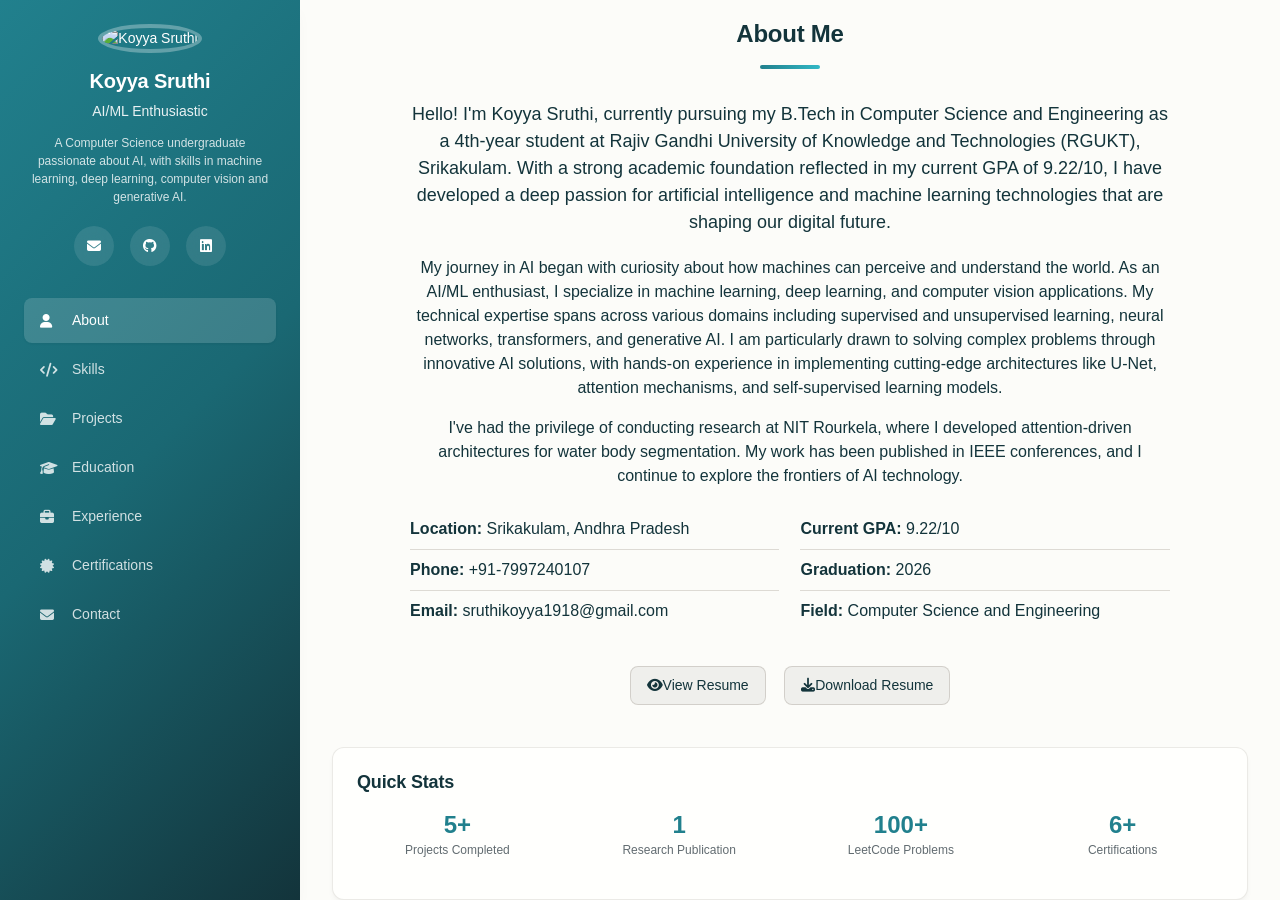
==== index.html @ 957d9722 "Update index.html" ====
<!DOCTYPE html>
<html lang="en">
<head>
    <meta charset="UTF-8">
    <meta name="viewport" content="width=device-width, initial-scale=1.0">
    <title>Koyya Sruthi - AI/ML Engineer & Computer Vision Specialist</title>
    <link href="https://cdnjs.cloudflare.com/ajax/libs/bootstrap/5.3.0/css/bootstrap.min.css" rel="stylesheet">
    <link href="https://cdnjs.cloudflare.com/ajax/libs/font-awesome/6.4.0/css/all.min.css" rel="stylesheet">
    <link rel="stylesheet" href="style.css">
</head>
<body>
    <button class="mobile-nav-toggle" aria-label="Toggle Navigation">
      <i class="fas fa-bars"></i>
    </button>

    <!-- Sidebar Navigation -->
    <div class="sidebar">
        <div class="profile-section">
            <div class="profile-image">
                <img src="https://drive.google.com/file/d/1cd3Lg7TPnarj5sCxlwE5Rb6IHak3FkIZ/view?usp=sharing" alt="Koyya Sruthi" class="profile-img">
            </div>
            <h3 class="profile-name">Koyya Sruthi</h3>
            <p class="profile-title">AI/ML Enthusiastic</p>
            <p class="profile-tagline">A Computer Science undergraduate passionate about AI, with skills in machine learning, deep learning, computer vision and generative AI.</p>
            
            <div class="social-links">
                <a href="mailto:sruthikoyya1918@gmail.com" target="_blank" title="Email">
                    <i class="fas fa-envelope"></i>
                </a>
                <a href="https://github.com/sruthikoyya" target="_blank" title="GitHub">
                    <i class="fab fa-github"></i>
                </a>
                <a href="https://www.linkedin.com/in/sruthi-koyya-a33371280" target="_blank" title="LinkedIn">
                    <i class="fab fa-linkedin"></i>
                </a>
            </div>
        </div>
        
        <nav class="nav-menu">
            <ul>
                <li><a href="#about" class="nav-link active" data-section="about">
                    <i class="fas fa-user"></i> About
                </a></li>
                <li><a href="#skills" class="nav-link" data-section="skills">
                    <i class="fas fa-code"></i> Skills
                </a></li>
                <li><a href="#projects" class="nav-link" data-section="projects">
                    <i class="fas fa-folder-open"></i> Projects
                </a></li>
                <li><a href="#education" class="nav-link" data-section="education">
                    <i class="fas fa-graduation-cap"></i> Education
                </a></li>
                <li><a href="#experience" class="nav-link" data-section="experience">
                    <i class="fas fa-briefcase"></i> Experience
                </a></li>
                <li><a href="#certifications" class="nav-link" data-section="certifications">
                    <i class="fas fa-certificate"></i> Certifications
                </a></li>
                <li><a href="#contact" class="nav-link" data-section="contact">
                    <i class="fas fa-envelope"></i> Contact
                </a></li>
            </ul>
        </nav>
    </div>

    <!-- Main Content -->
    <div class="main-content">
        <!-- About Section -->
<section id="about" class="content-section active">
    <div class="section-header text-center">
        <h2>About Me</h2>
        <div class="divider"></div>
    </div>
    <div class="row justify-content-center">
        <div class="col-md-10 text-center">
            <div class="about-content">
                <p class="lead">Hello! I'm Koyya Sruthi, currently pursuing my B.Tech in Computer Science and Engineering as a 4th-year student at Rajiv Gandhi University of Knowledge and Technologies (RGUKT), Srikakulam. With a strong academic foundation reflected in my current GPA of 9.22/10, I have developed a deep passion for artificial intelligence and machine learning technologies that are shaping our digital future.</p>
                        
                        <p>My journey in AI began with curiosity about how machines can perceive and understand the world. As an AI/ML enthusiast, I specialize in machine learning, deep learning, and computer vision applications. My technical expertise spans across various domains including supervised and unsupervised learning, neural networks, transformers, and generative AI. I am particularly drawn to solving complex problems through innovative AI solutions, with hands-on experience in implementing cutting-edge architectures like U-Net, attention mechanisms, and self-supervised learning models.</p>
                        
                        <p>I've had the privilege of conducting research at NIT Rourkela, where I developed attention-driven architectures for water body segmentation. My work has been published in IEEE conferences, and I continue to explore the frontiers of AI technology.</p>

                <div class="row mt-4">
                    <div class="col-md-6">
                        <ul class="info-list text-start">
                            <li><strong>Location:</strong> Srikakulam, Andhra Pradesh</li>
                            <li><strong>Phone:</strong> +91-7997240107</li>
                            <li><strong>Email:</strong> sruthikoyya1918@gmail.com</li>
                        </ul>
                    </div>
                    <div class="col-md-6">
                        <ul class="info-list text-start">
                            <li><strong>Current GPA:</strong> 9.22/10</li>
                            <li><strong>Graduation:</strong> 2026</li>
                            <li><strong>Field:</strong> Computer Science and Engineering</li>
                        </ul>
                    </div>
                </div>

                <!-- Resume Buttons -->
                <div class="resume-buttons mt-4">
                    <a href="https://drive.google.com/file/d/1ZoFB5hf_DdflSS2yL1yI-iFeuxNHYUi1/view?usp=sharing" target="_blank" class="btn btn--secondary mx-2">
                        <i class="fas fa-eye"></i> View Resume
                    </a>
                    <a href="https://drive.google.com/file/d/1ZoFB5hf_DdflSS2yL1yI-iFeuxNHYUi1/view?usp=sharing" download class="btn btn--secondary mx-2">
                        <i class="fas fa-download"></i> Download Resume
                    </a>
                </div>
            </div>
        </div>
    </div>

               <!-- Quick Stats Section -->
<div class="row mt-5">
    <div class="col-md-12">
        <div class="stats-card">
            <h4>Quick Stats</h4>
            <div class="row">
                <div class="col-md-3 col-sm-6">
                    <div class="stat-item">
                        <div class="stat-number">5+</div>
                        <div class="stat-label">Projects Completed</div>
                    </div>
                </div>
                <div class="col-md-3 col-sm-6">
                    <div class="stat-item">
                        <div class="stat-number">1</div>
                        <div class="stat-label">Research Publication</div>
                    </div>
                </div>
                <div class="col-md-3 col-sm-6">
                    <div class="stat-item">
                        <div class="stat-number">100+</div>
                        <div class="stat-label">LeetCode Problems</div>
                    </div>
                </div>
                <div class="col-md-3 col-sm-6">
                    <div class="stat-item">
                        <div class="stat-number">6+</div>
                        <div class="stat-label">Certifications</div>
                    </div>
                </div>
            </div>
        </div>
    </div>
</div>

        </section>

        <!-- Skills Section -->
        <section id="skills" class="content-section">
            <div class="section-header">
                <h2>Skills & Technologies</h2>
                <div class="divider"></div>
            </div>
            <div class="skills-grid">
                <div class="skill-category">
                    <h4><i class="fas fa-code"></i> Programming Languages</h4>
                    <div class="skill-items">
                        <span class="skill-tag">Python</span>
                        <span class="skill-tag">C Programming</span>
                        <span class="skill-tag">DSA (Problem Solving)</span>
                        <span class="skill-tag">LeetCode 100+ Problems</span>
                    </div>
                </div>
                
                <div class="skill-category">
                    <h4><i class="fas fa-brain"></i> Machine Learning</h4>
                    <div class="skill-items">
                        <span class="skill-tag">Supervised Learning</span>
                        <span class="skill-tag">Unsupervised Learning</span>
                        <span class="skill-tag">Self supervised Learning</span>
                        
                    </div>
                </div>
                
                <div class="skill-category">
                    <h4><i class="fas fa-network-wired"></i> Deep Learning</h4>
                    <div class="skill-items">
                        <span class="skill-tag">CNNs, RNNs, LSTMs,GRUs,GAN</span>
                        <span class="skill-tag">Transformers</span>
                        <span class="skill-tag">Generative AI</span>
                    </div>
                </div>
                
                <div class="skill-category">
                    <h4><i class="fas fa-eye"></i> Computer Vision</h4>
                    <div class="skill-items">
                        <span class="skill-tag">Image Processing</span>
                        <span class="skill-tag">Object Detection</span>
                        <span class="skill-tag">Image Classification</span>
                        <span class="skill-tag">Advanced architechtures (YOLO</span>
                    </div>
                </div>
                
                <div class="skill-category">
                    <h4><i class="fas fa-language"></i> NLP & LLMs</h4>
                    <div class="skill-items">
                        <span class="skill-tag">Tokenization</span>
                        <span class="skill-tag">Text Generation</span>
                        <span class="skill-tag">Sentiment Analysis</span>
                    </div>
                </div>
                
                <div class="skill-category">
                    <h4><i class="fas fa-tools"></i> Tools & Frameworks</h4>
                    <div class="skill-items">
                        <span class="skill-tag">PyTorch</span>
                        <span class="skill-tag">Keras</span>
                        <span class="skill-tag">Scikit-learn</span>
                        <span class="skill-tag">Pandas</span>
                        <span class="skill-tag">NumPy</span>
                        <span class="skill-tag">Matplotlib</span>
                        <span class="skill-tag">Git</span>
                        <span class="skill-tag">GitHub</span>
                        <span class="skill-tag">Hugging Face</span>
                        <span class="skill-tag">HTML</span>
                        <span class="skill-tag">CSS</span>
                        <span class="skill-tag">JavaScript</span>
                    </div>
                </div>
            </div>
        </section>

 <!-- Projects Section -->
<section id="projects" class="content-section">
    <div class="section-header">
        <h2>Projects</h2>
        <div class="divider"></div>
    </div>
    <div class="projects-grid">
        <div class="project-card">
            <div class="project-header">
                <h4>Vision Mate - Accessibility Assistant</h4>
                <span class="project-period">Aug 2024 – Sep 2024</span>
            </div>
            <div class="project-tech">
                <span class="tech-tag">DETR (Transformer)</span>
                <span class="tech-tag">OpenCV</span>
                <span class="tech-tag">Streamlit</span>
                <span class="tech-tag">KMeans</span>
            </div>
            <p class="project-description">Built an AI assistant that provides real-time spoken scene descriptions for visually impaired users. Used DETR for object detection and OpenCV for lighting and distance analysis.</p>
            <div class="project-links">
                <a href="https://github.com/sruthikoyya/Vision_Mate" class="btn btn-sm btn-outline-secondary" target="_blank"><i class="fab fa-github"></i> GitHub</a>
            </div>
        </div>
         <div class="project-card">
            <div class="project-header">
                <h4>Diabetic Retinopathy Detection using CNN</h4>
                <span class="project-period">Jan 2025 – Apr 2025</span>
            </div>
            <div class="project-tech">
                <span class="tech-tag">CNN</span>
                <span class="tech-tag">OpenCV</span>
                <span class="tech-tag">Deep Learning</span>
            </div>
            <p class="project-description">Developing a system for diabetic retinopathy detection using fundus imaging. Implementing image preprocessing, augmentation, and imbalance handling techniques.</p>
            <div class="project-links">
                <a href="https://github.com/sample-diabetic-retinopathy" class="btn btn-sm btn-outline-secondary" target="_blank"><i class="fab fa-github"></i> GitHub</a>
            </div>
        </div>
        
               <div class="project-card">
            <div class="project-header">
                <h4>Attention-Driven U-Net for Water Body Segmentation</h4>
                <span class="project-period">May 2025 – July 2025</span>
            </div>
            <div class="project-tech">
                <span class="tech-tag">PyTorch</span>
                <span class="tech-tag">U-Net</span>
                <span class="tech-tag">Attention Mechanisms</span>
            </div>
            <p class="project-description">Enhanced U-Net architecture with Residual Blocks, Dual Attention Block (DAB) at skip connections, and Multi-Scale Fusion Block (MSFB). Achieved 81.29% IoU and 89.68% F1-score on Sentinel-2 satellite imagery.</p>
            <div class="project-links">
                <a href="https://github.com/sruthikoyya/Water-body-segmentation" class="btn btn-sm btn-outline-secondary" target="_blank"><i class="fab fa-github"></i> GitHub</a>
            </div>
        </div>
        
        <div class="project-card">
            <div class="project-header">
                <h4>Telugu Palm Leaf Image Binarization</h4>
                <span class="project-period">July 2025 – Aug 2025</span>
            </div>
            <div class="project-tech">
                <span class="tech-tag">ResUNetCSDA</span>
                <span class="tech-tag">Channel and Spatial Attention</span>
            </div>
            <p class="project-description">Telugu palm leaf manuscript binarization using ResUNetCSDA with Channel and Spatial Attention (CSDA) in skip connections. Achieved 97.74 F-measure.</p>
            <div class="project-links">
                <a href="https://github.com/sample-palm-leaf-binarization" class="btn btn-sm btn-outline-secondary" target="_blank"><i class="fab fa-github"></i> GitHub</a>
            </div>
        </div>
        
        <div class="project-card">
            <div class="project-header">
                <h4>Palm Leaf Manuscript Segmentation using Self-Supervised Learning</h4>
                <span class="project-period">Aug 2025 – Currently Working</span>
            </div>
            <div class="project-tech">
                <span class="tech-tag">Self-Supervised Learning</span>
                <span class="tech-tag">Barlow Twins</span>
                <span class="tech-tag">PCA</span>
            </div>
            <p class="project-description">Extracting meaningful features from palm leaf manuscripts without labels using Barlow Twins method. Using PCA to visualize features and comparing results with SOTA models.</p>
            <div class="project-links">
                <a href="https://github.com/sample-palm-leaf-segmentation" class="btn btn-sm btn-outline-secondary" target="_blank"><i class="fab fa-github"></i> GitHub</a>
            </div>
        </div>
    </div>
</section>


        <!-- Education Section -->
        <section id="education" class="content-section">
            <div class="section-header">
                <h2>Education</h2>
                <div class="divider"></div>
            </div>
            <div class="timeline">
                <div class="timeline-item">
                    <div class="timeline-dot"></div>
                    <div class="timeline-content">
                        <h4>B.Tech in Computer Science and Engineering</h4>
                        <div class="timeline-meta">
                            <span class="timeline-period">2022-2026</span>
                            <span class="timeline-gpa">GPA: 9.22/10</span>
                        </div>
                        <p class="timeline-institution">Rajiv Gandhi University of Knowledge and Technologies, Srikakulam</p>
                        <p class="timeline-details">
    Currently in 4th Year, specializing in Computer Science and Engineering.  
    Learned core subjects such as Linear Algebra, Probability & Statistics, Data Structures and Algorithms (DSA), Computer Networks, Operating Systems, Database Management Systems (DBMS), and Software Engineering.  
    Gained strong programming skills in C, Python, and Web Technologies, with hands-on experience in problem-solving and project development.
</p>

                    </div>
                </div>
                
                <div class="timeline-item">
                    <div class="timeline-dot"></div>
                    <div class="timeline-content">
                        <h4>Pre-University Course (PUC)</h4>
                        <div class="timeline-meta">
                            <span class="timeline-period">2020-2022</span>
                            <span class="timeline-gpa">CGPA: 9.68/10</span>
                        </div>
                        <p class="timeline-institution">Rajiv Gandhi University of Knowledge and Technologies, Srikakulam</p>
                        <p class="timeline-details">
    Completed intermediate education with a focus on Mathematics and Science.  
    Acquired foundational knowledge in Python, HTML, CSS, and basic computer fundamentals, along with analytical and logical reasoning skills.  
    Strengthened problem-solving through mathematics and early programming exposure.
</p>

                    </div>
                </div>
                
                <div class="timeline-item">
                    <div class="timeline-dot"></div>
                    <div class="timeline-content">
                        <h4>Secondary School Education (10th Grade)</h4>
                        <div class="timeline-meta">
                            <span class="timeline-period">2020</span>
                            <span class="timeline-gpa">CGPA: 10/10</span>
                        </div>
                        <p class="timeline-institution">ZPHS, Dharmapuram</p>
                        <p class="timeline-details">
    Completed secondary education with perfect grades.  
    Built a strong base in core subjects and developed an interest in technology and computing, which motivated higher studies in Computer Science.
</p>

                    </div>
                </div>
            </div>
        </section>

        <!-- Experience Section -->
        <section id="experience" class="content-section">
            <div class="section-header">
                <h2>Experience & Research</h2>
                <div class="divider"></div>
            </div>
            
            <div class="experience-card">
                <div class="experience-header">
                    <h4>Summer Research Intern</h4>
                    <span class="experience-period">May 2025 – July 2025</span>
                </div>
                <h5 class="experience-org">National Institute of Technology (NIT) Rourkela</h5>
                <ul class="experience-details">
                    <li>Worked in Pattern Recognition and Image Processing Lab under Prof. Samit Ari</li>
                    <li>Implemented advanced CNN architectures from scratch: U-Net, CBAM-U-Net, Attention Gate U-Net, ResNet, and Squeeze-and-Excitation networks</li>
                    <li>Explored deep learning techniques for semantic segmentation and object localization</li>
                    <li>Developed research-oriented mindset through critical thinking, paper interpretation, and ablation studies</li>
                </ul>
            </div>
            
            <div class="publications-section">
                <h4><i class="fas fa-file-alt"></i> Publications</h4>
                <div class="publication-item">
                    <h5>"Attention-Driven U-Net for Improved Water Body Segmentation from Satellite Imagery"</h5>
                    <p class="publication-venue">International Conference on Computational Intelligence and Communication Networks (CICN 2025), IEEE</p>
                    <p class="publication-authors">Sruthi Koyya (Summer Research Intern, NIT Rourkela), under Prof. Samit Ari</p>
                </div>
            </div>
            
            <div class="achievements-section">
                <h4><i class="fas fa-trophy"></i> Achievements & Awards</h4>
                <ul class="achievements-list">
                    <li>Received Best Student Award twice for academic excellence and overall performance</li>
                    <li>Secured Rank 2172 among 90,000 aspirants in RGUKT Entrance Test</li>
                    <li>Executive Member of Coding Club at Students' Gymkhana Center (SGC), RGUKT Srikakulam</li>
                    <li>Active NSS Volunteer during PUC at RGUKT Srikakulam</li>
                    <li>Active participant in hackathons to apply and refine skills</li>
                </ul>
            </div>
        </section>

        <!-- Certifications Section -->
        <section id="certifications" class="content-section">
            <div class="section-header">
                <h2>Certifications</h2>
                <div class="divider"></div>
            </div>
            <div class="certifications-grid">
                <div class="certification-card">
                    <div class="cert-icon">
                        <i class="fas fa-certificate"></i>
                    </div>
                    <h5>ML, NLP, and MLOps</h5>
                    <p>Udemy (by Krish Naik)</p>
                </div>
                
                <div class="certification-card">
                    <div class="cert-icon">
                        <i class="fas fa-certificate"></i>
                    </div>
                    <h5>Machine Learning to Generative AI</h5>
                    <p>IBM SkillsBuild</p>
                </div>
                
                <div class="certification-card">
                    <div class="cert-icon">
                        <i class="fas fa-certificate"></i>
                    </div>
                    <h5>Deep Learning for Computer Vision</h5>
                    <p>NPTEL IITH (by Prof. Vineeth N Balasubramanian)</p>
                </div>
                
                <div class="certification-card">
                    <div class="cert-icon">
                        <i class="fas fa-certificate"></i>
                    </div>
                    <h5>Deep Learning</h5>
                    <p>IIT Ropar, NPTEL IITM (by Prof. Mitesh M Khapra)</p>
                </div>
                
                <div class="certification-card">
                    <div class="cert-icon">
                        <i class="fas fa-certificate"></i>
                    </div>
                    <h5>Introduction to LLMs</h5>
                    <p>NPTEL IITD, IITB (by Prof. Tanmoy Chakraborty and Prof. Soumen Chakrabarti)</p>
                </div>
                
                <div class="certification-card">
                    <div class="cert-icon">
                        <i class="fas fa-certificate"></i>
                    </div>
                    <h5>Computer Vision</h5>
                    <p>NPTEL IITK (Ongoing...)</p>
                </div>
            </div>
        </section>

        <!-- Contact Section -->
        <section id="contact" class="content-section">
            <div class="section-header">
                <h2>Get In Touch</h2>
                <div class="divider"></div>
            </div>
            <div class="row">
                <div class="col-md-6">
                    <div class="contact-info">
                        <h4>Contact Information</h4>
                        <div class="contact-item">
                            <i class="fas fa-envelope"></i>
                            <div>
                                <strong>Email</strong>
                                <p>sruthikoyya1918@gmail.com</p>
                            </div>
                        </div>
                        <div class="contact-item">
                            <i class="fas fa-phone"></i>
                            <div>
                                <strong>Phone</strong>
                                <p>+91-7997240107</p>
                            </div>
                        </div>
                        <div class="contact-item">
                            <i class="fas fa-map-marker-alt"></i>
                            <div>
                                <strong>Location</strong>
                                <p>Srikakulam, Andhra Pradesh</p>
                            </div>
                        </div>
                        
                        <div class="social-links-contact">
                            <a href="mailto:sruthikoyya1918@gmail.com" target="_blank" title="Email">
                                <i class="fas fa-envelope"></i>
                            </a>
                            <a href="https://github.com/sruthikoyya" target="_blank" title="GitHub">
                                <i class="fab fa-github"></i>
                            </a>
                            <a href="https://www.linkedin.com/in/sruthi-koyya-a33371280" target="_blank" title="LinkedIn">
                                <i class="fab fa-linkedin"></i>
                            </a>
                        </div>
                    </div>
                </div>
                <div class="col-md-6">
                    <form class="contact-form" id="contactForm">
                        <div class="form-group">
                            <label for="name" class="form-label">Name</label>
                            <input type="text" class="form-control" id="name" name="name" required>
                        </div>
                        <div class="form-group">
                            <label for="email" class="form-label">Email</label>
                            <input type="email" class="form-control" id="email" name="email" required>
                        </div>
                        <div class="form-group">
                            <label for="subject" class="form-label">Subject</label>
                            <input type="text" class="form-control" id="subject" name="subject" required>
                        </div>
                        <div class="form-group">
                            <label for="message" class="form-label">Message</label>
                            <textarea class="form-control" id="message" name="message" rows="5" required></textarea>
                        </div>
                        <button type="submit" class="btn btn--primary btn--full-width">Send Message</button>
                    </form>
                </div>
            </div>
        </section>
    </div>

    <script src="https://cdnjs.cloudflare.com/ajax/libs/bootstrap/5.3.0/js/bootstrap.bundle.min.js"></script>
    <script src="app.js"></script>
</body>
</html>
---- style.css ----
:root {
  /* Primitive Color Tokens */
  --color-white: rgba(255, 255, 255, 1);
  --color-black: rgba(0, 0, 0, 1);
  --color-cream-50: rgba(252, 252, 249, 1);
  --color-cream-100: rgba(255, 255, 253, 1);
  --color-gray-200: rgba(245, 245, 245, 1);
  --color-gray-300: rgba(167, 169, 169, 1);
  --color-gray-400: rgba(119, 124, 124, 1);
  --color-slate-500: rgba(98, 108, 113, 1);
  --color-brown-600: rgba(94, 82, 64, 1);
  --color-charcoal-700: rgba(31, 33, 33, 1);
  --color-charcoal-800: rgba(38, 40, 40, 1);
  --color-slate-900: rgba(19, 52, 59, 1);
  --color-teal-300: rgba(50, 184, 198, 1);
  --color-teal-400: rgba(45, 166, 178, 1);
  --color-teal-500: rgba(33, 128, 141, 1);
  --color-teal-600: rgba(29, 116, 128, 1);
  --color-teal-700: rgba(26, 104, 115, 1);
  --color-teal-800: rgba(41, 150, 161, 1);
  --color-red-400: rgba(255, 84, 89, 1);
  --color-red-500: rgba(192, 21, 47, 1);
  --color-orange-400: rgba(230, 129, 97, 1);
  --color-orange-500: rgba(168, 75, 47, 1);

  /* RGB versions for opacity control */
  --color-brown-600-rgb: 94, 82, 64;
  --color-teal-500-rgb: 33, 128, 141;
  --color-slate-900-rgb: 19, 52, 59;
  --color-slate-500-rgb: 98, 108, 113;
  --color-red-500-rgb: 192, 21, 47;
  --color-red-400-rgb: 255, 84, 89;
  --color-orange-500-rgb: 168, 75, 47;
  --color-orange-400-rgb: 230, 129, 97;

  /* Background color tokens (Light Mode) */
  --color-bg-1: rgba(59, 130, 246, 0.08); /* Light blue */
  --color-bg-2: rgba(245, 158, 11, 0.08); /* Light yellow */
  --color-bg-3: rgba(34, 197, 94, 0.08); /* Light green */
  --color-bg-4: rgba(239, 68, 68, 0.08); /* Light red */
  --color-bg-5: rgba(147, 51, 234, 0.08); /* Light purple */
  --color-bg-6: rgba(249, 115, 22, 0.08); /* Light orange */
  --color-bg-7: rgba(236, 72, 153, 0.08); /* Light pink */
  --color-bg-8: rgba(6, 182, 212, 0.08); /* Light cyan */

  /* Semantic Color Tokens (Light Mode) */
  --color-background: var(--color-cream-50);
  --color-surface: var(--color-cream-100);
  --color-text: var(--color-slate-900);
  --color-text-secondary: var(--color-slate-500);
  --color-primary: var(--color-teal-500);
  --color-primary-hover: var(--color-teal-600);
  --color-primary-active: var(--color-teal-700);
  --color-secondary: rgba(var(--color-brown-600-rgb), 0.12);
  --color-secondary-hover: rgba(var(--color-brown-600-rgb), 0.2);
  --color-secondary-active: rgba(var(--color-brown-600-rgb), 0.25);
  --color-border: rgba(var(--color-brown-600-rgb), 0.2);
  --color-btn-primary-text: var(--color-cream-50);
  --color-card-border: rgba(var(--color-brown-600-rgb), 0.12);
  --color-card-border-inner: rgba(var(--color-brown-600-rgb), 0.12);
  --color-error: var(--color-red-500);
  --color-success: var(--color-teal-500);
  --color-warning: var(--color-orange-500);
  --color-info: var(--color-slate-500);
  --color-focus-ring: rgba(var(--color-teal-500-rgb), 0.4);
  --color-select-caret: rgba(var(--color-slate-900-rgb), 0.8);

  /* Common style patterns */
  --focus-ring: 0 0 0 3px var(--color-focus-ring);
  --focus-outline: 2px solid var(--color-primary);
  --status-bg-opacity: 0.15;
  --status-border-opacity: 0.25;
  --select-caret-light: url("data:image/svg+xml,%3Csvg xmlns='http://www.w3.org/2000/svg' width='16' height='16' viewBox='0 0 24 24' fill='none' stroke='%23134252' stroke-width='2' stroke-linecap='round' stroke-linejoin='round'%3E%3Cpolyline points='6 9 12 15 18 9'%3E%3C/polyline%3E%3C/svg%3E");
  --select-caret-dark: url("data:image/svg+xml,%3Csvg xmlns='http://www.w3.org/2000/svg' width='16' height='16' viewBox='0 0 24 24' fill='none' stroke='%23f5f5f5' stroke-width='2' stroke-linecap='round' stroke-linejoin='round'%3E%3Cpolyline points='6 9 12 15 18 9'%3E%3C/polyline%3E%3C/svg%3E");

  /* RGB versions for opacity control */
  --color-success-rgb: 33, 128, 141;
  --color-error-rgb: 192, 21, 47;
  --color-warning-rgb: 168, 75, 47;
  --color-info-rgb: 98, 108, 113;

  /* Typography */
  --font-family-base: "FKGroteskNeue", "Geist", "Inter", -apple-system,
    BlinkMacSystemFont, "Segoe UI", Roboto, sans-serif;
  --font-family-mono: "Berkeley Mono", ui-monospace, SFMono-Regular, Menlo,
    Monaco, Consolas, monospace;
  --font-size-xs: 11px;
  --font-size-sm: 12px;
  --font-size-base: 14px;
  --font-size-md: 14px;
  --font-size-lg: 16px;
  --font-size-xl: 18px;
  --font-size-2xl: 20px;
  --font-size-3xl: 24px;
  --font-size-4xl: 30px;
  --font-weight-normal: 400;
  --font-weight-medium: 500;
  --font-weight-semibold: 550;
  --font-weight-bold: 600;
  --line-height-tight: 1.2;
  --line-height-normal: 1.5;
  --letter-spacing-tight: -0.01em;

  /* Spacing */
  --space-0: 0;
  --space-1: 1px;
  --space-2: 2px;
  --space-4: 4px;
  --space-6: 6px;
  --space-8: 8px;
  --space-10: 10px;
  --space-12: 12px;
  --space-16: 16px;
  --space-20: 20px;
  --space-24: 24px;
  --space-32: 32px;

  /* Border Radius */
  --radius-sm: 6px;
  --radius-base: 8px;
  --radius-md: 10px;
  --radius-lg: 12px;
  --radius-full: 9999px;

  /* Shadows */
  --shadow-xs: 0 1px 2px rgba(0, 0, 0, 0.02);
  --shadow-sm: 0 1px 3px rgba(0, 0, 0, 0.04), 0 1px 2px rgba(0, 0, 0, 0.02);
  --shadow-md: 0 4px 6px -1px rgba(0, 0, 0, 0.04),
    0 2px 4px -1px rgba(0, 0, 0, 0.02);
  --shadow-lg: 0 10px 15px -3px rgba(0, 0, 0, 0.04),
    0 4px 6px -2px rgba(0, 0, 0, 0.02);
  --shadow-inset-sm: inset 0 1px 0 rgba(255, 255, 255, 0.15),
    inset 0 -1px 0 rgba(0, 0, 0, 0.03);

  /* Animation */
  --duration-fast: 150ms;
  --duration-normal: 250ms;
  --ease-standard: cubic-bezier(0.16, 1, 0.3, 1);

  /* Layout */
  --container-sm: 640px;
  --container-md: 768px;
  --container-lg: 1024px;
  --container-xl: 1280px;
}

/* Dark mode colors */
@media (prefers-color-scheme: dark) {
  :root {
    /* RGB versions for opacity control (Dark Mode) */
    --color-gray-400-rgb: 119, 124, 124;
    --color-teal-300-rgb: 50, 184, 198;
    --color-gray-300-rgb: 167, 169, 169;
    --color-gray-200-rgb: 245, 245, 245;

    /* Background color tokens (Dark Mode) */
    --color-bg-1: rgba(29, 78, 216, 0.15); /* Dark blue */
    --color-bg-2: rgba(180, 83, 9, 0.15); /* Dark yellow */
    --color-bg-3: rgba(21, 128, 61, 0.15); /* Dark green */
    --color-bg-4: rgba(185, 28, 28, 0.15); /* Dark red */
    --color-bg-5: rgba(107, 33, 168, 0.15); /* Dark purple */
    --color-bg-6: rgba(194, 65, 12, 0.15); /* Dark orange */
    --color-bg-7: rgba(190, 24, 93, 0.15); /* Dark pink */
    --color-bg-8: rgba(8, 145, 178, 0.15); /* Dark cyan */

    /* Semantic Color Tokens (Dark Mode) */
    --color-background: var(--color-charcoal-700);
    --color-surface: var(--color-charcoal-800);
    --color-text: var(--color-gray-200);
    --color-text-secondary: rgba(var(--color-gray-300-rgb), 0.7);
    --color-primary: var(--color-teal-300);
    --color-primary-hover: var(--color-teal-400);
    --color-primary-active: var(--color-teal-800);
    --color-secondary: rgba(var(--color-gray-400-rgb), 0.15);
    --color-secondary-hover: rgba(var(--color-gray-400-rgb), 0.25);
    --color-secondary-active: rgba(var(--color-gray-400-rgb), 0.3);
    --color-border: rgba(var(--color-gray-400-rgb), 0.3);
    --color-error: var(--color-red-400);
    --color-success: var(--color-teal-300);
    --color-warning: var(--color-orange-400);
    --color-info: var(--color-gray-300);
    --color-focus-ring: rgba(var(--color-teal-300-rgb), 0.4);
    --color-btn-primary-text: var(--color-slate-900);
    --color-card-border: rgba(var(--color-gray-400-rgb), 0.2);
    --color-card-border-inner: rgba(var(--color-gray-400-rgb), 0.15);
    --shadow-inset-sm: inset 0 1px 0 rgba(255, 255, 255, 0.1),
      inset 0 -1px 0 rgba(0, 0, 0, 0.15);
    --button-border-secondary: rgba(var(--color-gray-400-rgb), 0.2);
    --color-border-secondary: rgba(var(--color-gray-400-rgb), 0.2);
    --color-select-caret: rgba(var(--color-gray-200-rgb), 0.8);

    /* Common style patterns - updated for dark mode */
    --focus-ring: 0 0 0 3px var(--color-focus-ring);
    --focus-outline: 2px solid var(--color-primary);
    --status-bg-opacity: 0.15;
    --status-border-opacity: 0.25;
    --select-caret-light: url("data:image/svg+xml,%3Csvg xmlns='http://www.w3.org/2000/svg' width='16' height='16' viewBox='0 0 24 24' fill='none' stroke='%23134252' stroke-width='2' stroke-linecap='round' stroke-linejoin='round'%3E%3Cpolyline points='6 9 12 15 18 9'%3E%3C/polyline%3E%3C/svg%3E");
    --select-caret-dark: url("data:image/svg+xml,%3Csvg xmlns='http://www.w3.org/2000/svg' width='16' height='16' viewBox='0 0 24 24' fill='none' stroke='%23f5f5f5' stroke-width='2' stroke-linecap='round' stroke-linejoin='round'%3E%3Cpolyline points='6 9 12 15 18 9'%3E%3C/polyline%3E%3C/svg%3E");

    /* RGB versions for dark mode */
    --color-success-rgb: var(--color-teal-300-rgb);
    --color-error-rgb: var(--color-red-400-rgb);
    --color-warning-rgb: var(--color-orange-400-rgb);
    --color-info-rgb: var(--color-gray-300-rgb);
  }
}

/* Data attribute for manual theme switching */
[data-color-scheme="dark"] {
  /* RGB versions for opacity control (dark mode) */
  --color-gray-400-rgb: 119, 124, 124;
  --color-teal-300-rgb: 50, 184, 198;
  --color-gray-300-rgb: 167, 169, 169;
  --color-gray-200-rgb: 245, 245, 245;

  /* Colorful background palette - Dark Mode */
  --color-bg-1: rgba(29, 78, 216, 0.15); /* Dark blue */
  --color-bg-2: rgba(180, 83, 9, 0.15); /* Dark yellow */
  --color-bg-3: rgba(21, 128, 61, 0.15); /* Dark green */
  --color-bg-4: rgba(185, 28, 28, 0.15); /* Dark red */
  --color-bg-5: rgba(107, 33, 168, 0.15); /* Dark purple */
  --color-bg-6: rgba(194, 65, 12, 0.15); /* Dark orange */
  --color-bg-7: rgba(190, 24, 93, 0.15); /* Dark pink */
  --color-bg-8: rgba(8, 145, 178, 0.15); /* Dark cyan */

  /* Semantic Color Tokens (Dark Mode) */
  --color-background: var(--color-charcoal-700);
  --color-surface: var(--color-charcoal-800);
  --color-text: var(--color-gray-200);
  --color-text-secondary: rgba(var(--color-gray-300-rgb), 0.7);
  --color-primary: var(--color-teal-300);
  --color-primary-hover: var(--color-teal-400);
  --color-primary-active: var(--color-teal-800);
  --color-secondary: rgba(var(--color-gray-400-rgb), 0.15);
  --color-secondary-hover: rgba(var(--color-gray-400-rgb), 0.25);
  --color-secondary-active: rgba(var(--color-gray-400-rgb), 0.3);
  --color-border: rgba(var(--color-gray-400-rgb), 0.3);
  --color-error: var(--color-red-400);
  --color-success: var(--color-teal-300);
  --color-warning: var(--color-orange-400);
  --color-info: var(--color-gray-300);
  --color-focus-ring: rgba(var(--color-teal-300-rgb), 0.4);
  --color-btn-primary-text: var(--color-slate-900);
  --color-card-border: rgba(var(--color-gray-400-rgb), 0.15);
  --color-card-border-inner: rgba(var(--color-gray-400-rgb), 0.15);
  --shadow-inset-sm: inset 0 1px 0 rgba(255, 255, 255, 0.1),
    inset 0 -1px 0 rgba(0, 0, 0, 0.15);
  --color-border-secondary: rgba(var(--color-gray-400-rgb), 0.2);
  --color-select-caret: rgba(var(--color-gray-200-rgb), 0.8);

  /* Common style patterns - updated for dark mode */
  --focus-ring: 0 0 0 3px var(--color-focus-ring);
  --focus-outline: 2px solid var(--color-primary);
  --status-bg-opacity: 0.15;
  --status-border-opacity: 0.25;
  --select-caret-light: url("data:image/svg+xml,%3Csvg xmlns='http://www.w3.org/2000/svg' width='16' height='16' viewBox='0 0 24 24' fill='none' stroke='%23134252' stroke-width='2' stroke-linecap='round' stroke-linejoin='round'%3E%3Cpolyline points='6 9 12 15 18 9'%3E%3C/polyline%3E%3C/svg%3E");
  --select-caret-dark: url("data:image/svg+xml,%3Csvg xmlns='http://www.w3.org/2000/svg' width='16' height='16' viewBox='0 0 24 24' fill='none' stroke='%23f5f5f5' stroke-width='2' stroke-linecap='round' stroke-linejoin='round'%3E%3Cpolyline points='6 9 12 15 18 9'%3E%3C/polyline%3E%3C/svg%3E");

  /* RGB versions for dark mode */
  --color-success-rgb: var(--color-teal-300-rgb);
  --color-error-rgb: var(--color-red-400-rgb);
  --color-warning-rgb: var(--color-orange-400-rgb);
  --color-info-rgb: var(--color-gray-300-rgb);
}

[data-color-scheme="light"] {
  /* RGB versions for opacity control (light mode) */
  --color-brown-600-rgb: 94, 82, 64;
  --color-teal-500-rgb: 33, 128, 141;
  --color-slate-900-rgb: 19, 52, 59;

  /* Semantic Color Tokens (Light Mode) */
  --color-background: var(--color-cream-50);
  --color-surface: var(--color-cream-100);
  --color-text: var(--color-slate-900);
  --color-text-secondary: var(--color-slate-500);
  --color-primary: var(--color-teal-500);
  --color-primary-hover: var(--color-teal-600);
  --color-primary-active: var(--color-teal-700);
  --color-secondary: rgba(var(--color-brown-600-rgb), 0.12);
  --color-secondary-hover: rgba(var(--color-brown-600-rgb), 0.2);
  --color-secondary-active: rgba(var(--color-brown-600-rgb), 0.25);
  --color-border: rgba(var(--color-brown-600-rgb), 0.2);
  --color-btn-primary-text: var(--color-cream-50);
  --color-card-border: rgba(var(--color-brown-600-rgb), 0.12);
  --color-card-border-inner: rgba(var(--color-brown-600-rgb), 0.12);
  --color-error: var(--color-red-500);
  --color-success: var(--color-teal-500);
  --color-warning: var(--color-orange-500);
  --color-info: var(--color-slate-500);
  --color-focus-ring: rgba(var(--color-teal-500-rgb), 0.4);

  /* RGB versions for light mode */
  --color-success-rgb: var(--color-teal-500-rgb);
  --color-error-rgb: var(--color-red-500-rgb);
  --color-warning-rgb: var(--color-orange-500-rgb);
  --color-info-rgb: var(--color-slate-500-rgb);
}

/* Base styles */
html {
  font-size: var(--font-size-base);
  font-family: var(--font-family-base);
  line-height: var(--line-height-normal);
  color: var(--color-text);
  background-color: var(--color-background);
  -webkit-font-smoothing: antialiased;
  box-sizing: border-box;
}

body {
  margin: 0;
  padding: 0;
}

*,
*::before,
*::after {
  box-sizing: inherit;
}

/* Typography */
h1,
h2,
h3,
h4,
h5,
h6 {
  margin: 0;
  font-weight: var(--font-weight-semibold);
  line-height: var(--line-height-tight);
  color: var(--color-text);
  letter-spacing: var(--letter-spacing-tight);
}

h1 {
  font-size: var(--font-size-4xl);
}
h2 {
  font-size: var(--font-size-3xl);
}
h3 {
  font-size: var(--font-size-2xl);
}
h4 {
  font-size: var(--font-size-xl);
}
h5 {
  font-size: var(--font-size-lg);
}
h6 {
  font-size: var(--font-size-md);
}

p {
  margin: 0 0 var(--space-16) 0;
}

a {
  color: var(--color-primary);
  text-decoration: none;
  transition: color var(--duration-fast) var(--ease-standard);
}

a:hover {
  color: var(--color-primary-hover);
}

code,
pre {
  font-family: var(--font-family-mono);
  font-size: calc(var(--font-size-base) * 0.95);
  background-color: var(--color-secondary);
  border-radius: var(--radius-sm);
}

code {
  padding: var(--space-1) var(--space-4);
}

pre {
  padding: var(--space-16);
  margin: var(--space-16) 0;
  overflow: auto;
  border: 1px solid var(--color-border);
}

pre code {
  background: none;
  padding: 0;
}

/* Buttons */
.btn {
  display: inline-flex;
  align-items: center;
  justify-content: center;
  padding: var(--space-8) var(--space-16);
  border-radius: var(--radius-base);
  font-size: var(--font-size-base);
  font-weight: 500;
  line-height: 1.5;
  cursor: pointer;
  transition: all var(--duration-normal) var(--ease-standard);
  border: none;
  text-decoration: none;
  position: relative;
}

.btn:focus-visible {
  outline: none;
  box-shadow: var(--focus-ring);
}

.btn--primary {
  background: var(--color-primary);
  color: var(--color-btn-primary-text);
}

.btn--primary:hover {
  background: var(--color-primary-hover);
}

.btn--primary:active {
  background: var(--color-primary-active);
}

.btn--secondary {
  background: var(--color-secondary);
  color: var(--color-text);
}

.btn--secondary:hover {
  background: var(--color-secondary-hover);
}

.btn--secondary:active {
  background: var(--color-secondary-active);
}

.btn--outline {
  background: transparent;
  border: 1px solid var(--color-border);
  color: var(--color-text);
}

.btn--outline:hover {
  background: var(--color-secondary);
}

.btn--sm {
  padding: var(--space-4) var(--space-12);
  font-size: var(--font-size-sm);
  border-radius: var(--radius-sm);
}

.btn--lg {
  padding: var(--space-10) var(--space-20);
  font-size: var(--font-size-lg);
  border-radius: var(--radius-md);
}

.btn--full-width {
  width: 100%;
}

.btn:disabled {
  opacity: 0.5;
  cursor: not-allowed;
}

/* Form elements */
.form-control {
  display: block;
  width: 100%;
  padding: var(--space-8) var(--space-12);
  font-size: var(--font-size-md);
  line-height: 1.5;
  color: var(--color-text);
  background-color: var(--color-surface);
  border: 1px solid var(--color-border);
  border-radius: var(--radius-base);
  transition: border-color var(--duration-fast) var(--ease-standard),
    box-shadow var(--duration-fast) var(--ease-standard);
}

textarea.form-control {
  font-family: var(--font-family-base);
  font-size: var(--font-size-base);
}

select.form-control {
  padding: var(--space-8) var(--space-12);
  -webkit-appearance: none;
  -moz-appearance: none;
  appearance: none;
  background-image: var(--select-caret-light);
  background-repeat: no-repeat;
  background-position: right var(--space-12) center;
  background-size: 16px;
  padding-right: var(--space-32);
}

/* Add a dark mode specific caret */
@media (prefers-color-scheme: dark) {
  select.form-control {
    background-image: var(--select-caret-dark);
  }
}

/* Also handle data-color-scheme */
[data-color-scheme="dark"] select.form-control {
  background-image: var(--select-caret-dark);
}

[data-color-scheme="light"] select.form-control {
  background-image: var(--select-caret-light);
}

.form-control:focus {
  border-color: var(--color-primary);
  outline: var(--focus-outline);
}

.form-label {
  display: block;
  margin-bottom: var(--space-8);
  font-weight: var(--font-weight-medium);
  font-size: var(--font-size-sm);
}

.form-group {
  margin-bottom: var(--space-16);
}

/* Card component */
.card {
  background-color: var(--color-surface);
  border-radius: var(--radius-lg);
  border: 1px solid var(--color-card-border);
  box-shadow: var(--shadow-sm);
  overflow: hidden;
  transition: box-shadow var(--duration-normal) var(--ease-standard);
}

.card:hover {
  box-shadow: var(--shadow-md);
}

.card__body {
  padding: var(--space-16);
}

.card__header,
.card__footer {
  padding: var(--space-16);
  border-bottom: 1px solid var(--color-card-border-inner);
}

/* Status indicators - simplified with CSS variables */
.status {
  display: inline-flex;
  align-items: center;
  padding: var(--space-6) var(--space-12);
  border-radius: var(--radius-full);
  font-weight: var(--font-weight-medium);
  font-size: var(--font-size-sm);
}

.status--success {
  background-color: rgba(
    var(--color-success-rgb, 33, 128, 141),
    var(--status-bg-opacity)
  );
  color: var(--color-success);
  border: 1px solid
    rgba(var(--color-success-rgb, 33, 128, 141), var(--status-border-opacity));
}

.status--error {
  background-color: rgba(
    var(--color-error-rgb, 192, 21, 47),
    var(--status-bg-opacity)
  );
  color: var(--color-error);
  border: 1px solid
    rgba(var(--color-error-rgb, 192, 21, 47), var(--status-border-opacity));
}

.status--warning {
  background-color: rgba(
    var(--color-warning-rgb, 168, 75, 47),
    var(--status-bg-opacity)
  );
  color: var(--color-warning);
  border: 1px solid
    rgba(var(--color-warning-rgb, 168, 75, 47), var(--status-border-opacity));
}

.status--info {
  background-color: rgba(
    var(--color-info-rgb, 98, 108, 113),
    var(--status-bg-opacity)
  );
  color: var(--color-info);
  border: 1px solid
    rgba(var(--color-info-rgb, 98, 108, 113), var(--status-border-opacity));
}

/* Container layout */
.container {
  width: 100%;
  margin-right: auto;
  margin-left: auto;
  padding-right: var(--space-16);
  padding-left: var(--space-16);
}

@media (min-width: 640px) {
  .container {
    max-width: var(--container-sm);
  }
}
@media (min-width: 768px) {
  .container {
    max-width: var(--container-md);
  }
}
@media (min-width: 1024px) {
  .container {
    max-width: var(--container-lg);
  }
}
@media (min-width: 1280px) {
  .container {
    max-width: var(--container-xl);
  }
}

/* Utility classes */
.flex {
  display: flex;
}
.flex-col {
  flex-direction: column;
}
.items-center {
  align-items: center;
}
.justify-center {
  justify-content: center;
}
.justify-between {
  justify-content: space-between;
}
.gap-4 {
  gap: var(--space-4);
}
.gap-8 {
  gap: var(--space-8);
}
.gap-16 {
  gap: var(--space-16);
}

.m-0 {
  margin: 0;
}
.mt-8 {
  margin-top: var(--space-8);
}
.mb-8 {
  margin-bottom: var(--space-8);
}
.mx-8 {
  margin-left: var(--space-8);
  margin-right: var(--space-8);
}
.my-8 {
  margin-top: var(--space-8);
  margin-bottom: var(--space-8);
}

.p-0 {
  padding: 0;
}
.py-8 {
  padding-top: var(--space-8);
  padding-bottom: var(--space-8);
}
.px-8 {
  padding-left: var(--space-8);
  padding-right: var(--space-8);
}
.py-16 {
  padding-top: var(--space-16);
  padding-bottom: var(--space-16);
}
.px-16 {
  padding-left: var(--space-16);
  padding-right: var(--space-16);
}

.block {
  display: block;
}
.hidden {
  display: none;
}

/* Accessibility */
.sr-only {
  position: absolute;
  width: 1px;
  height: 1px;
  padding: 0;
  margin: -1px;
  overflow: hidden;
  clip: rect(0, 0, 0, 0);
  white-space: nowrap;
  border-width: 0;
}

:focus-visible {
  outline: var(--focus-outline);
  outline-offset: 2px;
}

/* Dark mode specifics */
[data-color-scheme="dark"] .btn--outline {
  border: 1px solid var(--color-border-secondary);
}

@font-face {
  font-family: 'FKGroteskNeue';
  src: url('https://r2cdn.perplexity.ai/fonts/FKGroteskNeue.woff2')
    format('woff2');
}

/* END PERPLEXITY DESIGN SYSTEM */
/* Custom styles for portfolio */
* {
    margin: 0;
    padding: 0;
    box-sizing: border-box;
}

body {
    font-family: var(--font-family-base);
    background-color: var(--color-background);
    color: var(--color-text);
    overflow-x: hidden;
}

/* Sidebar Styles */
.sidebar {
    position: fixed;
    top: 0;
    left: 0;
    width: 300px;
    height: 100vh;
    background: linear-gradient(135deg, var(--color-teal-500) 0%, var(--color-teal-700) 50%, var(--color-slate-900) 100%);
    color: var(--color-white);
    padding: var(--space-24);
    overflow-y: auto;
    z-index: 1000;
    box-shadow: var(--shadow-lg);
}

.profile-section {
    text-align: center;
    margin-bottom: var(--space-32);
}

.profile-image {
    margin-bottom: var(--space-16);
}

.profile-img {
    width: 120px;
    height: 120px;
    border-radius: 50%;
    border: 4px solid rgba(255, 255, 255, 0.3);
    object-fit: cover;
    transition: transform var(--duration-normal) var(--ease-standard);
}

.profile-img:hover {
    transform: scale(1.05);
}

.profile-name {
    font-size: var(--font-size-2xl);
    font-weight: var(--font-weight-bold);
    margin-bottom: var(--space-8);
    color: var(--color-white);
}

.profile-title {
    font-size: var(--font-size-base);
    font-weight: var(--font-weight-medium);
    margin-bottom: var(--space-12);
    color: rgba(255, 255, 255, 0.9);
}

.profile-tagline {
    font-size: var(--font-size-sm);
    line-height: var(--line-height-normal);
    color: rgba(255, 255, 255, 0.8);
    margin-bottom: var(--space-20);
}

.social-links {
    display: flex;
    justify-content: center;
    gap: var(--space-16);
}

.social-links a {
    display: inline-flex;
    align-items: center;
    justify-content: center;
    width: 40px;
    height: 40px;
    background: rgba(255, 255, 255, 0.1);
    color: var(--color-white);
    border-radius: 50%;
    text-decoration: none;
    transition: all var(--duration-normal) var(--ease-standard);
    backdrop-filter: blur(10px);
}

.social-links a:hover {
    background: rgba(255, 255, 255, 0.2);
    transform: translateY(-2px);
    box-shadow: 0 4px 12px rgba(0, 0, 0, 0.2);
}

/* Navigation Menu */
.nav-menu ul {
    list-style: none;
    padding: 0;
}

.nav-menu li {
    margin-bottom: var(--space-4);
}

.nav-link {
    display: flex;
    align-items: center;
    padding: var(--space-12) var(--space-16);
    color: rgba(255, 255, 255, 0.8);
    text-decoration: none;
    border-radius: var(--radius-base);
    transition: all var(--duration-normal) var(--ease-standard);
    font-weight: var(--font-weight-medium);
}

.nav-link i {
    margin-right: var(--space-12);
    width: 20px;
}

.nav-link:hover {
    background: rgba(255, 255, 255, 0.1);
    color: var(--color-white);
    transform: translateX(5px);
}

.nav-link.active {
    background: rgba(255, 255, 255, 0.15);
    color: var(--color-white);
    box-shadow: var(--shadow-sm);
}

/* Main Content */
.main-content {
    margin-left: 300px;
    padding: var(--space-32);
    min-height: 100vh;
}

.content-section {
    display: none;
    animation: fadeInUp var(--duration-normal) var(--ease-standard);
}

.content-section.active {
    display: block;
}

@keyframes fadeInUp {
    from {
        opacity: 0;
        transform: translateY(20px);
    }
    to {
        opacity: 1;
        transform: translateY(0);
    }
}

.section-header {
    margin-bottom: var(--space-32);
}

.section-header h2 {
    font-size: var(--font-size-3xl);
    font-weight: var(--font-weight-bold);
    color: var(--color-text);
    margin-bottom: var(--space-16);
}

.divider {
    width: 60px;
    height: 4px;
    background: linear-gradient(90deg, var(--color-primary), var(--color-teal-300));
    border-radius: var(--radius-full);
}

/* About Section */


.about-content {
    font-size: var(--font-size-lg);
    line-height: var(--line-height-normal);
}

.about-content .lead {
    font-size: var(--font-size-xl);
    font-weight: var(--font-weight-medium);
    color: var(--color-text);
    margin-bottom: var(--space-20);
}

.info-list {
    list-style: none;
    padding: 0;
}

.info-list li {
    padding: var(--space-8) 0;
    border-bottom: 1px solid var(--color-border);
}

.info-list li:last-child {
    border-bottom: none;
}

.stats-card {
    background: var(--color-surface);
    padding: var(--space-24);
    border-radius: var(--radius-lg);
    box-shadow: var(--shadow-md);
    border: 1px solid var(--color-card-border);
}

.stats-card h4 {
    margin-bottom: var(--space-20);
    color: var(--color-text);
}

.stat-item {
    text-align: center;
    margin-bottom: var(--space-16);
}

.stat-number {
    font-size: var(--font-size-3xl);
    font-weight: var(--font-weight-bold);
    color: var(--color-primary);
    line-height: 1;
}

.stat-label {
    font-size: var(--font-size-sm);
    color: var(--color-text-secondary);
    margin-top: var(--space-4);
}

/* Skills Section */
.skills-grid {
    display: grid;
    grid-template-columns: repeat(auto-fit, minmax(350px, 1fr));
    gap: var(--space-24);
}

.skill-category {
    background: var(--color-surface);
    padding: var(--space-24);
    border-radius: var(--radius-lg);
    box-shadow: var(--shadow-md);
    border: 1px solid var(--color-card-border);
    transition: transform var(--duration-normal) var(--ease-standard);
}

.skill-category:hover {
    transform: translateY(-4px);
    box-shadow: var(--shadow-lg);
}

.skill-category h4 {
    color: var(--color-text);
    margin-bottom: var(--space-16);
    display: flex;
    align-items: center;
}

.skill-category h4 i {
    margin-right: var(--space-8);
    color: var(--color-primary);
}

.skill-items {
    display: flex;
    flex-wrap: wrap;
    gap: var(--space-8);
}

.skill-tag {
    background: var(--color-bg-1);
    color: var(--color-primary);
    padding: var(--space-6) var(--space-12);
    border-radius: var(--radius-full);
    font-size: var(--font-size-sm);
    font-weight: var(--font-weight-medium);
    border: 1px solid rgba(var(--color-teal-500-rgb), 0.3);
}

/* Projects Section */
.projects-grid {
    display: grid;
    grid-template-columns: repeat(auto-fit, minmax(400px, 1fr));
    gap: var(--space-24);
}

.project-card {
    background: var(--color-surface);
    padding: var(--space-24);
    border-radius: var(--radius-lg);
    box-shadow: var(--shadow-md);
    border: 1px solid var(--color-card-border);
    transition: all var(--duration-normal) var(--ease-standard);
    position: relative;
    overflow: hidden;
}

.project-card:hover {
    transform: translateY(-4px);
    box-shadow: var(--shadow-lg);
}

.project-card::before {
    content: '';
    position: absolute;
    top: 0;
    left: 0;
    right: 0;
    height: 4px;
    background: linear-gradient(90deg, var(--color-primary), var(--color-teal-300));
}

.project-header {
    display: flex;
    justify-content: space-between;
    align-items: flex-start;
    margin-bottom: var(--space-16);
}

.project-header h4 {
    color: var(--color-text);
    font-size: var(--font-size-lg);
    font-weight: var(--font-weight-semibold);
    flex: 1;
    margin-right: var(--space-12);
}

.project-period {
    font-size: var(--font-size-sm);
    color: var(--color-text-secondary);
    background: var(--color-bg-2);
    padding: var(--space-4) var(--space-8);
    border-radius: var(--radius-sm);
    white-space: nowrap;
}

.project-tech {
    display: flex;
    flex-wrap: wrap;
    gap: var(--space-6);
    margin-bottom: var(--space-16);
}

.tech-tag {
    background: var(--color-bg-3);
    color: var(--color-success);
    padding: var(--space-4) var(--space-8);
    border-radius: var(--radius-sm);
    font-size: var(--font-size-xs);
    font-weight: var(--font-weight-medium);
}

.project-description {
    color: var(--color-text-secondary);
    line-height: var(--line-height-normal);
}

/* Education Section */
.timeline {
    position: relative;
    padding-left: var(--space-32);
}

.timeline::before {
    content: '';
    position: absolute;
    left: 15px;
    top: 0;
    bottom: 0;
    width: 2px;
    background: linear-gradient(180deg, var(--color-primary), var(--color-teal-300));
}

.timeline-item {
    position: relative;
    margin-bottom: var(--space-32);
}

.timeline-dot {
    position: absolute;
    left: -24px;
    top: 8px;
    width: 12px;
    height: 12px;
    background: var(--color-primary);
    border-radius: 50%;
    border: 3px solid var(--color-surface);
    box-shadow: var(--shadow-sm);
}

.timeline-content {
    background: var(--color-surface);
    padding: var(--space-24);
    border-radius: var(--radius-lg);
    box-shadow: var(--shadow-md);
    border: 1px solid var(--color-card-border);
}

.timeline-content h4 {
    color: var(--color-text);
    margin-bottom: var(--space-12);
}

.timeline-meta {
    display: flex;
    justify-content: space-between;
    align-items: center;
    margin-bottom: var(--space-8);
}

.timeline-period {
    background: var(--color-bg-4);
    color: var(--color-error);
    padding: var(--space-4) var(--space-8);
    border-radius: var(--radius-sm);
    font-size: var(--font-size-sm);
    font-weight: var(--font-weight-medium);
}

.timeline-gpa {
    background: var(--color-bg-3);
    color: var(--color-success);
    padding: var(--space-4) var(--space-8);
    border-radius: var(--radius-sm);
    font-size: var(--font-size-sm);
    font-weight: var(--font-weight-medium);
}

.timeline-institution {
    color: var(--color-primary);
    font-weight: var(--font-weight-medium);
    margin-bottom: var(--space-8);
}

.timeline-details {
    color: var(--color-text-secondary);
}

/* Experience Section */
.experience-card {
    background: var(--color-surface);
    padding: var(--space-24);
    border-radius: var(--radius-lg);
    box-shadow: var(--shadow-md);
    border: 1px solid var(--color-card-border);
    margin-bottom: var(--space-24);
}

.experience-header {
    display: flex;
    justify-content: space-between;
    align-items: center;
    margin-bottom: var(--space-12);
}

.experience-header h4 {
    color: var(--color-text);
    font-size: var(--font-size-xl);
}

.experience-period {
    background: var(--color-bg-5);
    color: var(--color-slate-500);
    padding: var(--space-6) var(--space-12);
    border-radius: var(--radius-sm);
    font-size: var(--font-size-sm);
    font-weight: var(--font-weight-medium);
}

.experience-org {
    color: var(--color-primary);
    font-size: var(--font-size-lg);
    margin-bottom: var(--space-16);
}

.experience-details {
    list-style: none;
    padding: 0;
}

.experience-details li {
    padding: var(--space-8) 0;
    color: var(--color-text-secondary);
    position: relative;
    padding-left: var(--space-20);
}

.experience-details li::before {
    content: '▸';
    position: absolute;
    left: 0;
    color: var(--color-primary);
}

.publications-section, .achievements-section {
    margin-top: var(--space-32);
}

.publications-section h4, .achievements-section h4 {
    color: var(--color-text);
    margin-bottom: var(--space-16);
    display: flex;
    align-items: center;
}

.publications-section h4 i, .achievements-section h4 i {
    margin-right: var(--space-8);
    color: var(--color-primary);
}

.publication-item {
    background: var(--color-surface);
    padding: var(--space-20);
    border-radius: var(--radius-lg);
    border-left: 4px solid var(--color-primary);
    margin-bottom: var(--space-16);
}

.publication-item h5 {
    color: var(--color-text);
    margin-bottom: var(--space-8);
}

.publication-venue {
    color: var(--color-primary);
    font-weight: var(--font-weight-medium);
    margin-bottom: var(--space-4);
}

.publication-authors {
    color: var(--color-text-secondary);
    font-size: var(--font-size-sm);
}

.achievements-list {
    list-style: none;
    padding: 0;
}

.achievements-list li {
    padding: var(--space-12) 0;
    color: var(--color-text-secondary);
    position: relative;
    padding-left: var(--space-24);
    border-bottom: 1px solid var(--color-border);
}

.achievements-list li::before {
    content: '🏆';
    position: absolute;
    left: 0;
}

.achievements-list li:last-child {
    border-bottom: none;
}

/* Certifications Section */
.certifications-grid {
    display: grid;
    grid-template-columns: repeat(auto-fit, minmax(280px, 1fr));
    gap: var(--space-20);
}

.certification-card {
    background: var(--color-surface);
    padding: var(--space-20);
    border-radius: var(--radius-lg);
    box-shadow: var(--shadow-md);
    border: 1px solid var(--color-card-border);
    text-align: center;
    transition: all var(--duration-normal) var(--ease-standard);
}

.certification-card:hover {
    transform: translateY(-4px);
    box-shadow: var(--shadow-lg);
}

.cert-icon {
    width: 60px;
    height: 60px;
    background: linear-gradient(135deg, var(--color-primary), var(--color-teal-300));
    border-radius: 50%;
    display: flex;
    align-items: center;
    justify-content: center;
    margin: 0 auto var(--space-16);
}

.cert-icon i {
    font-size: var(--font-size-2xl);
    color: var(--color-white);
}

.certification-card h5 {
    color: var(--color-text);
    margin-bottom: var(--space-8);
    font-size: var(--font-size-md);
}

.certification-card p {
    color: var(--color-text-secondary);
    font-size: var(--font-size-sm);
}

/* Contact Section */
.contact-info {
    padding-right: var(--space-24);
}

.contact-info h4 {
    color: var(--color-text);
    margin-bottom: var(--space-20);
}

.contact-item {
    display: flex;
    align-items: flex-start;
    margin-bottom: var(--space-20);
}

.contact-item i {
    font-size: var(--font-size-lg);
    color: var(--color-primary);
    margin-right: var(--space-16);
    margin-top: var(--space-4);
}

.contact-item div strong {
    display: block;
    color: var(--color-text);
    margin-bottom: var(--space-4);
}

.contact-item div p {
    color: var(--color-text-secondary);
    margin: 0;
}

.social-links-contact {
    display: flex;
    gap: var(--space-12);
    margin-top: var(--space-24);
}

.social-links-contact a {
    display: inline-flex;
    align-items: center;
    justify-content: center;
    width: 45px;
    height: 45px;
    background: var(--color-primary);
    color: var(--color-white);
    border-radius: 50%;
    text-decoration: none;
    transition: all var(--duration-normal) var(--ease-standard);
}

.social-links-contact a:hover {
    background: var(--color-primary-hover);
    transform: translateY(-2px);
    box-shadow: var(--shadow-lg);
}

.contact-form {
    background: var(--color-surface);
    padding: var(--space-24);
    border-radius: var(--radius-lg);
    box-shadow: var(--shadow-md);
    border: 1px solid var(--color-card-border);
}

/* Responsive Design */
@media (max-width: 1024px) {
    .sidebar {
        width: 280px;
    }
    
    .main-content {
        margin-left: 280px;
        padding: var(--space-24);
    }
}

@media (max-width: 768px) {
    .sidebar {
        transform: translateX(-100%);
        transition: transform var(--duration-normal) var(--ease-standard);
        z-index: 9999;
    }
    
    .sidebar.active {
        transform: translateX(0);
    }
    
    .main-content {
        margin-left: 0;
        padding: var(--space-16);
    }
    
    .skills-grid {
        grid-template-columns: 1fr;
    }
    
    .projects-grid {
        grid-template-columns: 1fr;
    }
    
    .certifications-grid {
        grid-template-columns: repeat(auto-fit, minmax(250px, 1fr));
    }
    
    .timeline-meta {
        flex-direction: column;
        align-items: flex-start;
        gap: var(--space-8);
    }
    
    .experience-header {
        flex-direction: column;
        align-items: flex-start;
    }
    
    .project-header {
        flex-direction: column;
        align-items: flex-start;
    }
    
    .contact-info {
        padding-right: 0;
        margin-bottom: var(--space-24);
    }
}

@media (max-width: 480px) {
    .sidebar {
        width: 100%;
        padding: var(--space-16);
    }
    
    .main-content {
        padding: var(--space-12);
    }
    
    .section-header h2 {
        font-size: var(--font-size-2xl);
    }
    
    .stats-card {
        padding: var(--space-16);
    }
    
    .skill-category {
        padding: var(--space-16);
    }
    
    .project-card {
        padding: var(--space-16);
    }
    
    .timeline-content {
        padding: var(--space-16);
    }
    
    .experience-card {
        padding: var(--space-16);
    }
    
    .certification-card {
        padding: var(--space-16);
    }
    
    .contact-form {
        padding: var(--space-16);
    }
}

/* Mobile Navigation Toggle */
@media (max-width: 768px) {
    .mobile-nav-toggle {
        position: fixed;
        top: var(--space-16);
        right: var(--space-16);
        z-index: 10000;
        background: var(--color-primary);
        color: var(--color-white);
        border: none;
        width: 50px;
        height: 50px;
        border-radius: 50%;
        display: flex;
        align-items: center;
        justify-content: center;
        font-size: var(--font-size-lg);
        box-shadow: var(--shadow-lg);
        cursor: pointer;
        transition: all var(--duration-normal) var(--ease-standard);
    }
    
    .mobile-nav-toggle:hover {
        background: var(--color-primary-hover);
        transform: scale(1.1);
    }
}

@media (min-width: 769px) {
    .mobile-nav-toggle {
        display: none;
    }
}

/* Loading Animation */
.loading {
    opacity: 0;
    transform: translateY(20px);
    transition: all var(--duration-normal) var(--ease-standard);
}

.loading.loaded {
    opacity: 1;
    transform: translateY(0);
}

/* Smooth Scrolling */
html {
    scroll-behavior: smooth;
}

/* Custom Scrollbar */
::-webkit-scrollbar {
    width: 8px;
}

::-webkit-scrollbar-track {
    background: var(--color-background);
}

::-webkit-scrollbar-thumb {
    background: var(--color-primary);
    border-radius: var(--radius-full);
}

::-webkit-scrollbar-thumb:hover {
    background: var(--color-primary-hover);
}

.resume-buttons .btn {
    background: rgba(0,0,0,0.05);
    color: var(--color-text);
    border: 1px solid var(--color-border);
}

.resume-buttons .btn:hover {
    background: rgba(0,0,0,0.1);
    color: var(--color-primary);
}
.section-header {
    text-align: center;
}

.section-header .divider {
    margin: 0 auto;
}
/* style.css */
/* ---------- Existing content above remains unchanged ---------- */

/* Sidebar fixed positioning */
.sidebar {
  position: fixed;
  top: 0;
  left: 0;
  bottom: 0;
  width: 300px;
  overflow-y: auto;
  z-index: 1000;
}

/* Main content scroll container */
.main-content {
  margin-left: 300px; /* keep space for sidebar */
  height: 100vh;
  overflow-y: scroll;
  scroll-snap-type: y mandatory;
  -webkit-overflow-scrolling: touch;
}

/* Make every section snap to viewport */
.content-section {
  display: block !important; /* override any hiding logic */
  min-height: 100vh;
  scroll-snap-align: start;
  padding-top: 40px; /* optional spacing for section titles */
}

/* Remove display:none rules */
.content-section.active {
  /* no additional styling needed */
}

/* Ensure body does not scroll */
body {
  overflow: hidden;
}

/* Mobile Navigation Styles */
.mobile-nav-toggle {
  position: fixed;
  top: 20px;
  left: 20px;
  background: var(--color-primary);
  color: white;
  border: none;
  border-radius: 8px;
  width: 45px;
  height: 45px;
  font-size: 22px;
  display: none;
  align-items: center;
  justify-content: center;
  z-index: 1100;
  box-shadow: var(--shadow-md);
}

.mobile-nav-toggle i {
  pointer-events: none;
}

/* Show button on small screens */
@media (max-width: 768px) {
  .mobile-nav-toggle {
    display: flex;
  }

  .sidebar {
    position: fixed;
    left: -300px;
    transition: left 0.3s ease;
  }

  .sidebar.active {
    left: 0;
  }

  .main-content {
    margin-left: 0;
    padding-top: 80px;
  }
}
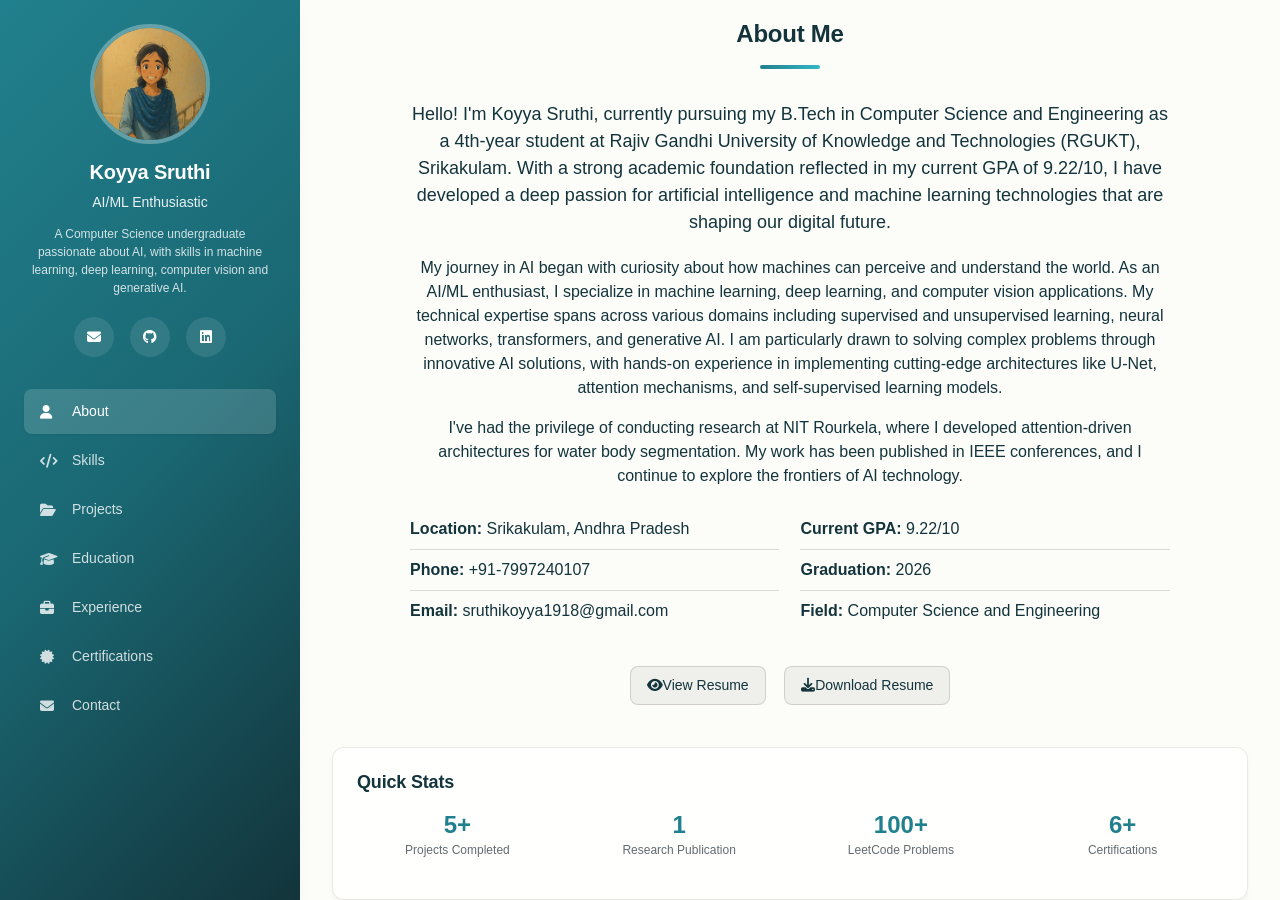
==== commit 8e306d67: "Update index.html" ====
--- a/index.html
+++ b/index.html
@@ -17,7 +17,7 @@
     <div class="sidebar">
         <div class="profile-section">
             <div class="profile-image">
-                <img src="https://drive.google.com/file/d/1cd3Lg7TPnarj5sCxlwE5Rb6IHak3FkIZ/view?usp=sharing" alt="Koyya Sruthi" class="profile-img">
+                <img src="sruthi4.jpeg" alt="Koyya Sruthi" class="profile-img">
             </div>
             <h3 class="profile-name">Koyya Sruthi</h3>
             <p class="profile-title">AI/ML Enthusiastic</p>
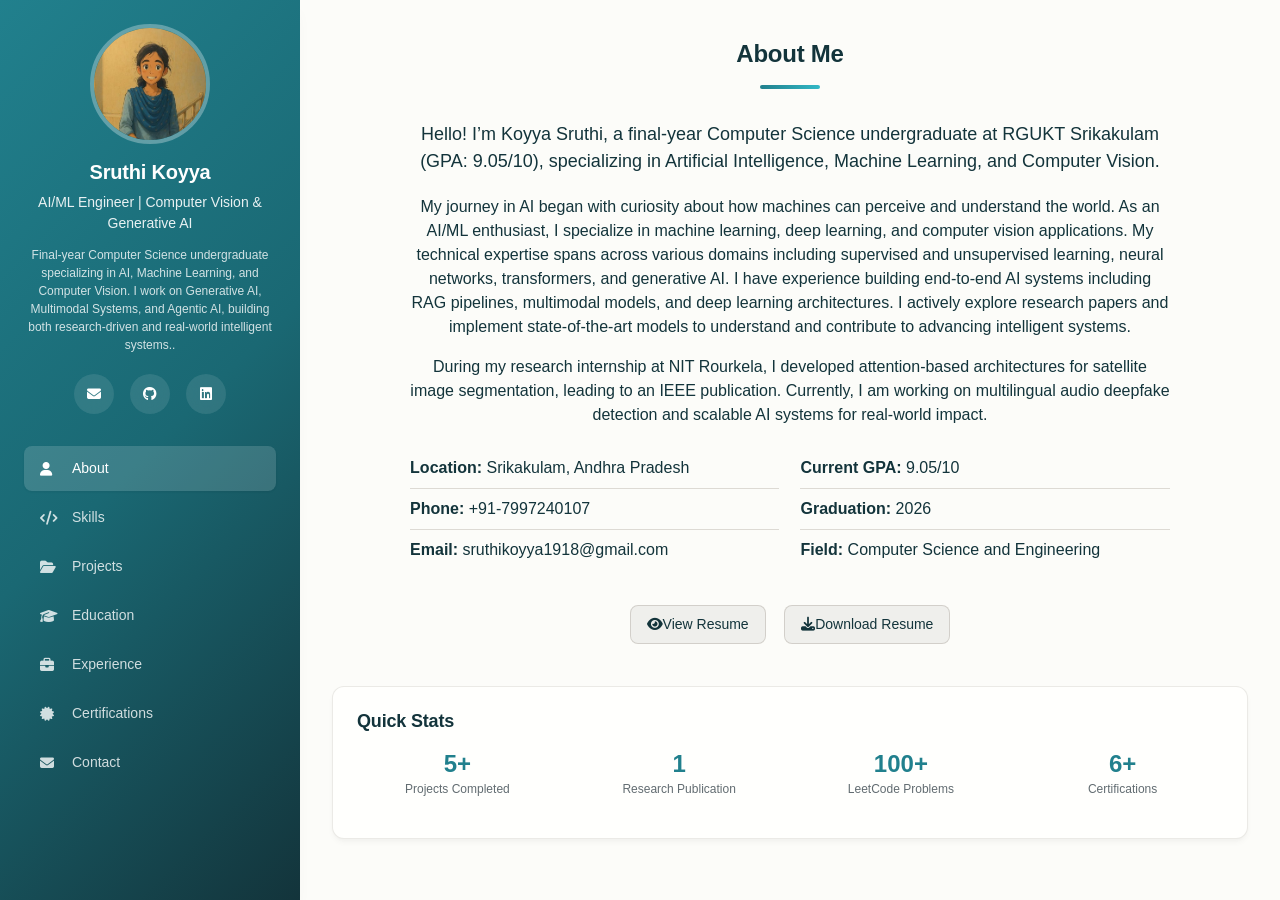
==== commit 07644fa7: "Revise profile and project information in index.html Updated personal details and project descriptio" ====
--- a/index.html
+++ b/index.html
@@ -3,7 +3,7 @@
 <head>
     <meta charset="UTF-8">
     <meta name="viewport" content="width=device-width, initial-scale=1.0">
-    <title>Koyya Sruthi - AI/ML Engineer & Computer Vision Specialist</title>
+    <title>Koyya Sruthi - AI/ML Engineer</title>
     <link href="https://cdnjs.cloudflare.com/ajax/libs/bootstrap/5.3.0/css/bootstrap.min.css" rel="stylesheet">
     <link href="https://cdnjs.cloudflare.com/ajax/libs/font-awesome/6.4.0/css/all.min.css" rel="stylesheet">
     <link rel="stylesheet" href="style.css">
@@ -19,10 +19,9 @@
             <div class="profile-image">
                 <img src="sruthi4.jpeg" alt="Koyya Sruthi" class="profile-img">
             </div>
-            <h3 class="profile-name">Koyya Sruthi</h3>
-            <p class="profile-title">AI/ML Enthusiastic</p>
-            <p class="profile-tagline">A Computer Science undergraduate passionate about AI, with skills in machine learning, deep learning, computer vision and generative AI.</p>
-            
+             <h3 class="profile-name">Sruthi Koyya</h3>
+            <p class="profile-title">AI/ML Engineer | Computer Vision & Generative AI</p>
+            <p class="profile-tagline">Final-year Computer Science undergraduate specializing in AI, Machine Learning, and Computer Vision. I work on Generative AI, Multimodal Systems, and Agentic AI, building both research-driven and real-world intelligent systems..</p>
             <div class="social-links">
                 <a href="mailto:sruthikoyya1918@gmail.com" target="_blank" title="Email">
                     <i class="fas fa-envelope"></i>
@@ -74,12 +73,11 @@
     <div class="row justify-content-center">
         <div class="col-md-10 text-center">
             <div class="about-content">
-                <p class="lead">Hello! I'm Koyya Sruthi, currently pursuing my B.Tech in Computer Science and Engineering as a 4th-year student at Rajiv Gandhi University of Knowledge and Technologies (RGUKT), Srikakulam. With a strong academic foundation reflected in my current GPA of 9.22/10, I have developed a deep passion for artificial intelligence and machine learning technologies that are shaping our digital future.</p>
+                <p class="lead">Hello! I’m Koyya Sruthi, a final-year Computer Science undergraduate at RGUKT Srikakulam (GPA: 9.05/10), specializing in Artificial Intelligence, Machine Learning, and Computer Vision.</p>
                         
-                        <p>My journey in AI began with curiosity about how machines can perceive and understand the world. As an AI/ML enthusiast, I specialize in machine learning, deep learning, and computer vision applications. My technical expertise spans across various domains including supervised and unsupervised learning, neural networks, transformers, and generative AI. I am particularly drawn to solving complex problems through innovative AI solutions, with hands-on experience in implementing cutting-edge architectures like U-Net, attention mechanisms, and self-supervised learning models.</p>
+                        <p>My journey in AI began with curiosity about how machines can perceive and understand the world. As an AI/ML enthusiast, I specialize in machine learning, deep learning, and computer vision applications. My technical expertise spans across various domains including supervised and unsupervised learning, neural networks, transformers, and generative AI. I have experience building end-to-end AI systems including RAG pipelines, multimodal models, and deep learning architectures. I actively explore research papers and implement state-of-the-art models to understand and contribute to advancing intelligent systems.</p>
                         
-                        <p>I've had the privilege of conducting research at NIT Rourkela, where I developed attention-driven architectures for water body segmentation. My work has been published in IEEE conferences, and I continue to explore the frontiers of AI technology.</p>
-
+                        <p>During my research internship at NIT Rourkela, I developed attention-based architectures for satellite image segmentation, leading to an IEEE publication. Currently, I am working on multilingual audio deepfake detection and scalable AI systems for real-world impact.</p>
                 <div class="row mt-4">
                     <div class="col-md-6">
                         <ul class="info-list text-start">
@@ -90,7 +88,7 @@
                     </div>
                     <div class="col-md-6">
                         <ul class="info-list text-start">
-                            <li><strong>Current GPA:</strong> 9.22/10</li>
+                            <li><strong>Current GPA:</strong> 9.05/10</li>
                             <li><strong>Graduation:</strong> 2026</li>
                             <li><strong>Field:</strong> Computer Science and Engineering</li>
                         </ul>
@@ -155,52 +153,65 @@
             </div>
             <div class="skills-grid">
                 <div class="skill-category">
-                    <h4><i class="fas fa-code"></i> Programming Languages</h4>
+                    <h4><i class="fas fa-code"></i> Programming</h4>
                     <div class="skill-items">
                         <span class="skill-tag">Python</span>
                         <span class="skill-tag">C Programming</span>
-                        <span class="skill-tag">DSA (Problem Solving)</span>
+                        <span class="skill-tag">Data Structures & Algorithms</span>
                         <span class="skill-tag">LeetCode 100+ Problems</span>
                     </div>
                 </div>
                 
                 <div class="skill-category">
-                    <h4><i class="fas fa-brain"></i> Machine Learning</h4>
+                    <h4><i class="fas fa-brain"></i>AI/ML</h4>
                     <div class="skill-items">
-                        <span class="skill-tag">Supervised Learning</span>
-                        <span class="skill-tag">Unsupervised Learning</span>
+                        <span class="skill-tag">Machine Learning</span>
+                        <span class="skill-tag">Deep Learning</span>
                         <span class="skill-tag">Self supervised Learning</span>
+                         <span class="skill-tag">Computer vision</span>
                         
+                        
                     </div>
                 </div>
                 
                 <div class="skill-category">
-                    <h4><i class="fas fa-network-wired"></i> Deep Learning</h4>
+                    <h4><i class="fas fa-network-wired"></i> Generative AI</h4>
                     <div class="skill-items">
-                        <span class="skill-tag">CNNs, RNNs, LSTMs,GRUs,GAN</span>
-                        <span class="skill-tag">Transformers</span>
-                        <span class="skill-tag">Generative AI</span>
+                        <span class="skill-tag">LLM</span>
+                        <span class="skill-tag">Vision Language Models</span>
+                        <span class="skill-tag">Multimodal system</span>
+                        <span class="skill-tag">Fine Tuning</span>
                     </div>
                 </div>
                 
                 <div class="skill-category">
-                    <h4><i class="fas fa-eye"></i> Computer Vision</h4>
+                    <h4><i class="fas fa-eye"></i> LLM & Agents</h4>
                     <div class="skill-items">
-                        <span class="skill-tag">Image Processing</span>
-                        <span class="skill-tag">Object Detection</span>
-                        <span class="skill-tag">Image Classification</span>
-                        <span class="skill-tag">Advanced architechtures (YOLO</span>
+                         <span class="skill-tag">Transformers</span>
+                         <span class="skill-tag">RAG</span>
+                         <span class="skill-tag">Agentic system</span>
+                         <span class="skill-tag">Prompt Engineering</span>
                     </div>
                 </div>
                 
                 <div class="skill-category">
-                    <h4><i class="fas fa-language"></i> NLP & LLMs</h4>
+                    <h4><i class="fas fa-language"></i>Audio AI</h4>
                     <div class="skill-items">
-                        <span class="skill-tag">Tokenization</span>
-                        <span class="skill-tag">Text Generation</span>
-                        <span class="skill-tag">Sentiment Analysis</span>
-                    </div>
-                </div>
+                        <span class="skill-tag">Speech Processing</span>
+                        <span class="skill-tag">Audio Deepfake Detection</span>
+                    </div>
+                </div>
+
+                <div class="skill-category">
+                    <h4><i class="fas fa-language"></i> Research</h4>
+                    <div class="skill-items">
+                        <span class="skill-tag">Literature Review</span>
+                        <span class="skill-tag">Paper Analysis</span>
+                        <span class="skill-tag">Reproduction of SOTA Models  </span>
+                        
+                    </div>
+                </div>
+
                 
                 <div class="skill-category">
                     <h4><i class="fas fa-tools"></i> Tools & Frameworks</h4>
@@ -212,11 +223,14 @@
                         <span class="skill-tag">NumPy</span>
                         <span class="skill-tag">Matplotlib</span>
                         <span class="skill-tag">Git</span>
+                         <span class="skill-tag">Langchain</span>
                         <span class="skill-tag">GitHub</span>
+                         <span class="skill-tag">MLOPs</span>
                         <span class="skill-tag">Hugging Face</span>
                         <span class="skill-tag">HTML</span>
                         <span class="skill-tag">CSS</span>
                         <span class="skill-tag">JavaScript</span>
+                        
                     </div>
                 </div>
             </div>
@@ -256,9 +270,6 @@
                 <span class="tech-tag">Deep Learning</span>
             </div>
             <p class="project-description">Developing a system for diabetic retinopathy detection using fundus imaging. Implementing image preprocessing, augmentation, and imbalance handling techniques.</p>
-            <div class="project-links">
-                <a href="https://github.com/sample-diabetic-retinopathy" class="btn btn-sm btn-outline-secondary" target="_blank"><i class="fab fa-github"></i> GitHub</a>
-            </div>
         </div>
         
                <div class="project-card">
@@ -279,6 +290,20 @@
         
         <div class="project-card">
             <div class="project-header">
+                <h4>LLMs,ChatGPT from Scratch</h4>
+                <span class="project-period">July 2025 – Aug 2025</span>
+            </div>
+            <div class="project-tech">
+                <span class="tech-tag">LLM's,GPT</span>
+                <span class="tech-tag">Transformer,Attention mechanisms</span>
+            </div>
+            <p class="project-description">Implemented and explored a transformer-based language model from scratch, building the full pipeline and understanding key concepts like tokenization, attention, embeddings, and text generation.</p>
+            <div class="project-links">
+                <a href="https://github.com/sruthikoyya/LLM_small_GPT" class="btn btn-sm btn-outline-secondary" target="_blank"><i class="fab fa-github"></i> GitHub</a>
+            </div>
+        </div>
+        <div class="project-card">
+            <div class="project-header">
                 <h4>Telugu Palm Leaf Image Binarization</h4>
                 <span class="project-period">July 2025 – Aug 2025</span>
             </div>
@@ -287,9 +312,7 @@
                 <span class="tech-tag">Channel and Spatial Attention</span>
             </div>
             <p class="project-description">Telugu palm leaf manuscript binarization using ResUNetCSDA with Channel and Spatial Attention (CSDA) in skip connections. Achieved 97.74 F-measure.</p>
-            <div class="project-links">
-                <a href="https://github.com/sample-palm-leaf-binarization" class="btn btn-sm btn-outline-secondary" target="_blank"><i class="fab fa-github"></i> GitHub</a>
-            </div>
+            
         </div>
         
         <div class="project-card">
@@ -303,10 +326,26 @@
                 <span class="tech-tag">PCA</span>
             </div>
             <p class="project-description">Extracting meaningful features from palm leaf manuscripts without labels using Barlow Twins method. Using PCA to visualize features and comparing results with SOTA models.</p>
+            
+        </div>
+
+          <div class="project-card">
+            <div class="project-header">
+                <h4>RuralLegalAidBot – Multilingual Agentic RAG System</h4>
+                <span class="project-period">Jan 2026 – Feb 2026</span>
+            </div>
+            <div class="project-tech">
+                <span class="tech-tag">RAG</span>
+                <span class="tech-tag">Agents</span>
+                 <span class="tech-tag">gemini, open source models</span>
+                 <span class="tech-tag">Embeddings,Database</span>
+            </div>
+            <p class="project-description">Designed a RuralLegalAidBot, an agentic RAG system that provides legal assistance in Telugu and English for rural users. Built a document retrieval pipeline using MiniLM embeddings, ChromaDB, MMR retrieval, and cross-encoder reranking for accurate responses. Integrated Gemini 2.0 Flash for native response generation, reducing latency by 50% compared to translation-based methods. Implemented voice interaction (Whisper STT, MMS-TTS) and intelligent agents for calculations and real-time government scheme search.</p>
             <div class="project-links">
-                <a href="https://github.com/sample-palm-leaf-segmentation" class="btn btn-sm btn-outline-secondary" target="_blank"><i class="fab fa-github"></i> GitHub</a>
-            </div>
-        </div>
+                <a href="https://github.com/sruthikoyya/RuralLegalAidBot" class="btn btn-sm btn-outline-secondary" target="_blank"><i class="fab fa-github"></i> GitHub</a>
+            </div>
+        </div>
+        
     </div>
 </section>
 
@@ -378,6 +417,35 @@
             <div class="section-header">
                 <h2>Experience & Research</h2>
                 <div class="divider"></div>
+            </div>
+            <div class="experience-card">
+                <div class="experience-header">
+                    <h4>Machine Learning Intern</h4>
+                    <span class="experience-period">Jan 2026 – Present</span>
+                </div>
+                <h5 class="experience-org">Axory AI</h5>
+                <ul class="experience-details">
+                    <li>Working on Audio-based tasks and exploring new AI/ML research ideas with the team.</li>
+                    <li>Currently working on building multilingual audio deep fake detection and  Building models
+along with preparing and analyzing datasets.</li>
+                    <li>Actively learning, contributing to discussions, and supporting ongoing research and development activities.</li>
+                    
+                </ul>
+            </div>
+
+            <div class="experience-card">
+                <div class="experience-header">
+                    <h4>AI Research Intern</h4>
+                    <span class="experience-period">Nov 2025 – Dec 2025</span>
+                </div>
+                <h5 class="experience-org">KM Unotag Pvt. Ltd., Bangalore</h5>
+                <ul class="experience-details">
+                    <li>Worked on computer vision-based tasks and exploring new AI/ML research ideas with the team.</li>
+                    <li>Designed and experimented different AI models, with a focus on vision-language models, Building Agents
+along with preparing and analyzing datasets.</li>
+                    <li>Learned how to solve real world problems and how to apply research in industry level</li>
+                    
+                </ul>
             </div>
             
             <div class="experience-card">
